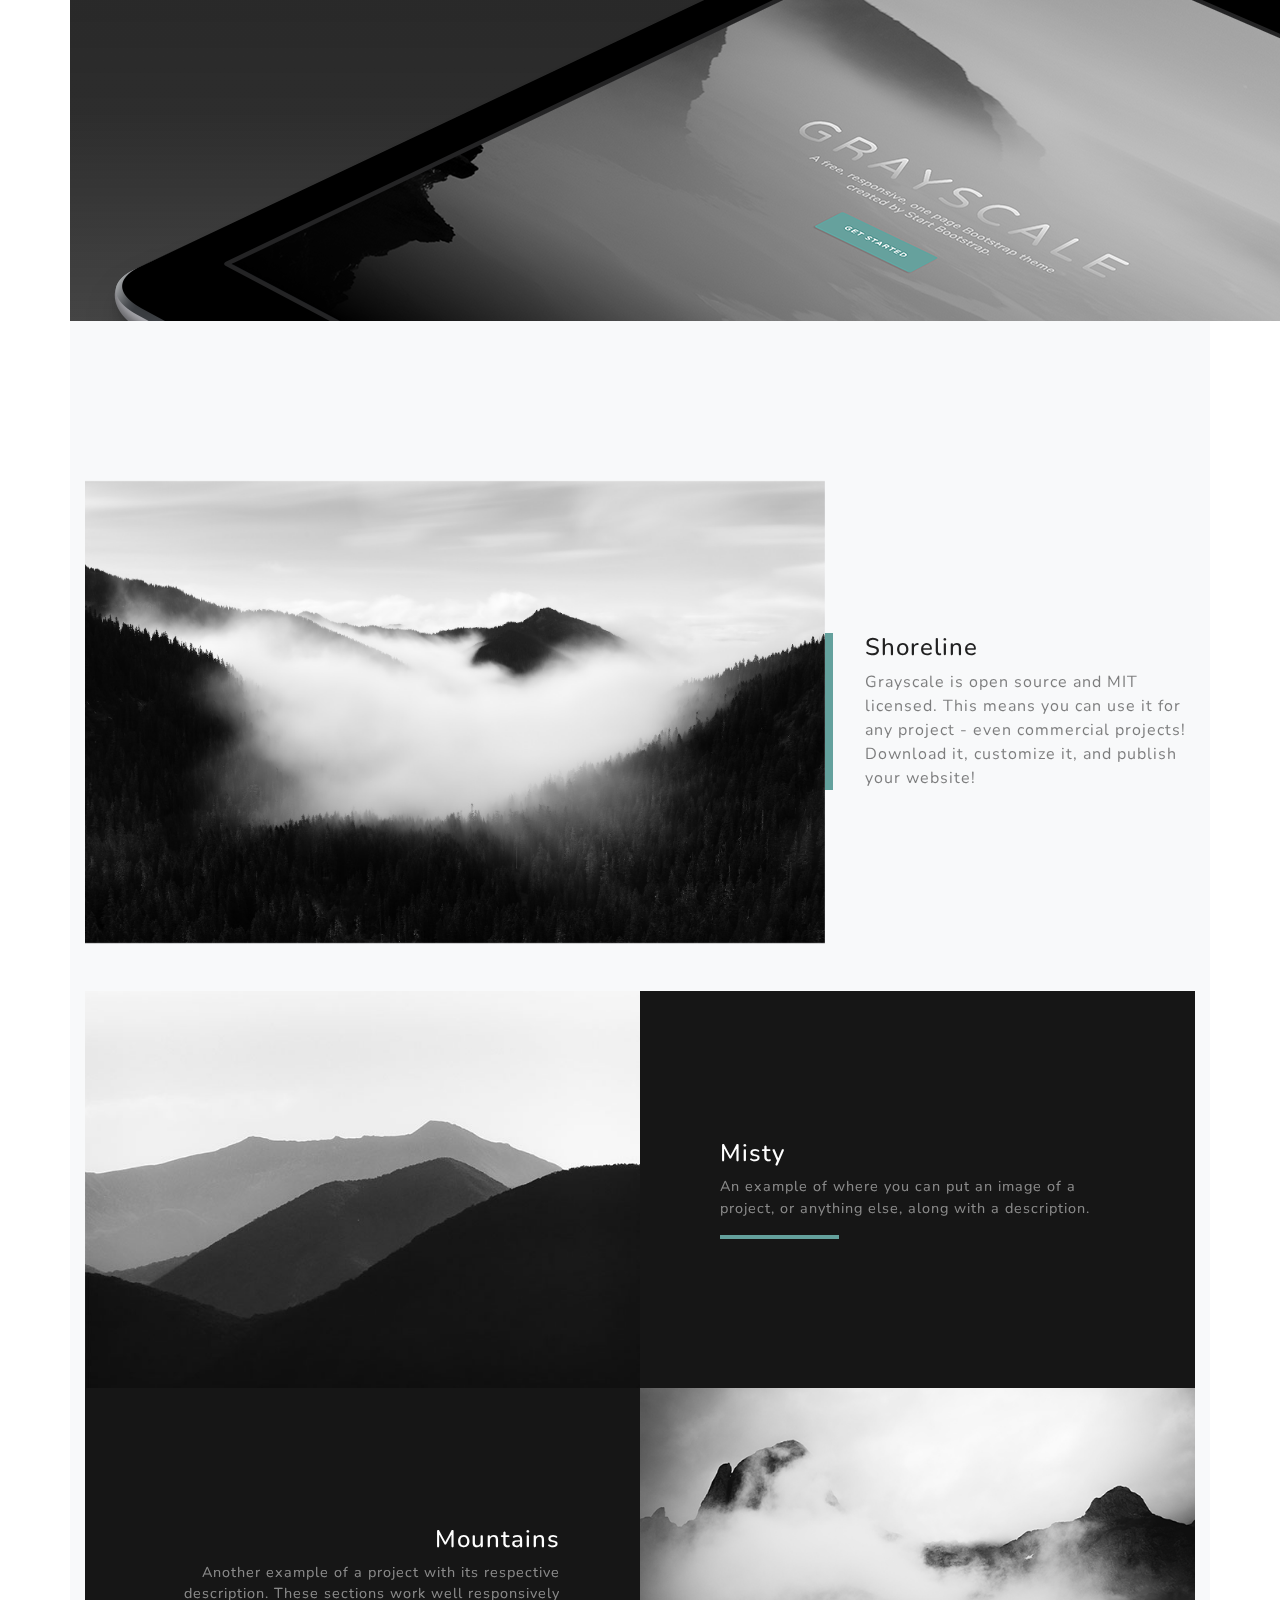
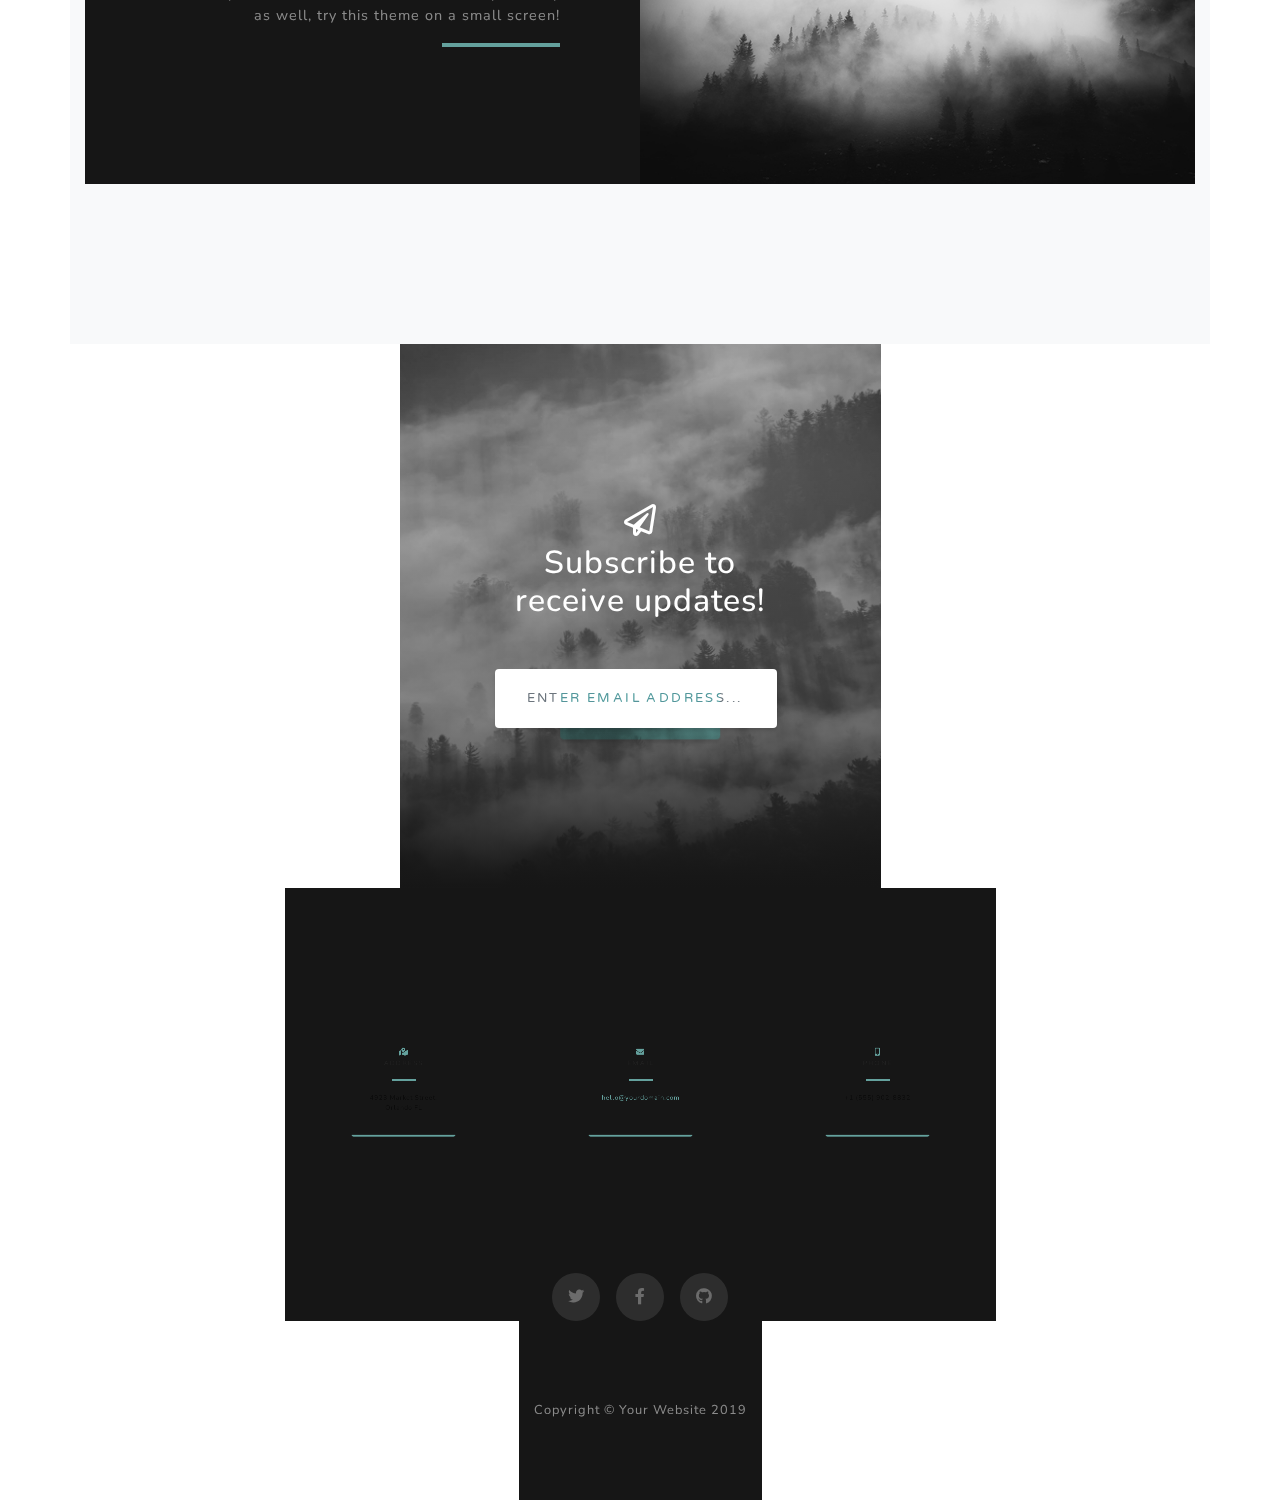
==== new/startbootstrap-grayscale-gh-pages/index.html @ cf6c86fb "Subo todos los archivos" ====
<!DOCTYPE html>
<html lang="en">

<head>

  <meta charset="utf-8">
  <meta name="viewport" content="width=device-width, initial-scale=1, shrink-to-fit=no">
  <meta name="description" content="">
  <meta name="author" content="">

  <title>Portfolio - Ignacio Damilano</title>

  <!-- Bootstrap core CSS -->
  <link href="vendor/bootstrap/css/bootstrap.min.css" rel="stylesheet">

  <!-- Custom fonts for this template -->
  <link href="vendor/fontawesome-free/css/all.min.css" rel="stylesheet">
  <link href="https://fonts.googleapis.com/css?family=Varela+Round" rel="stylesheet">
  <link href="https://fonts.googleapis.com/css?family=Nunito:200,200i,300,300i,400,400i,600,600i,700,700i,800,800i,900,900i" rel="stylesheet">

  <!-- Custom styles for this template -->
  <link href="css/grayscale.css" rel="stylesheet">

</head>

<body id="page-top">

  <!-- Header -->
  <header class="masthead">
    <div class="container d-flex h-100 align-items-center">
      <div class="mx-auto text-center">
        <span class="text-x-left mr-5">x</span><span class="main-text">TE CUENTO ALGO</span><span class="text-x-right ml-5">x</span>
      </div>
    </div>
  </header>

<section class="masthead">
    <div class="container d-flex h-100 align-items-center">
      <div class="mx-auto text-center">
        <span class="text-x-left mr-5">x</span><span class="main-text">ODIO LA PUBLICIDAD</span><span class="text-x-right ml-5">x</span>
      </div>
    </div>
  </section>


<section class="masthead">
    <div class="container d-flex h-100 align-items-center">
      <div class="mx-auto text-center">
        <h1 class="name">
          <span class="copy-wrap">
            Paul DeCotiis
          </span>
        </h1>

        <div class="square"></div>

        <div class="card">
          <div class="card-title-wrap">
            <h1 class="title">
              <span class="copy-wrap">
                Photography
              </span>
            </h1> 
            <button class="btn hide">
              View
            </button>
          </div>
          <div class="card-img"></div>
        </div>

        <h2 class="copyright">
          <span class="copy-wrap">
              20&nbsp;&nbsp;&nbsp;&nbsp;17
          </span>
        </h2>

        </div>
    </div>
  </section>

  <!-- About Section -->
  <section id="about" class="about-section text-center">
    <div class="container">
      <div class="row">
        <div class="col-lg-8 mx-auto">
          <h2 class="text-white mb-4">Built with Bootstrap 4</h2>
          <p class="text-white-50">Grayscale is a free Bootstrap theme created by Start Bootstrap. It can be yours right now, simply download the template on
            <a href="http://startbootstrap.com/template-overviews/grayscale/">the preview page</a>. The theme is open source, and you can use it for any purpose, personal or commercial.</p>
        </div>
      </div>
      <img src="img/ipad.png" class="ipadmg-fluid" alt="">
    </div>
  </section>

  <!-- Projects Section -->
  <section id="projects" class="projects-section bg-light">
    <div class="container">

      <!-- Featured Project Row -->
      <div class="row align-items-center no-gutters mb-4 mb-lg-5">
        <div class="col-xl-8 col-lg-7">
          <img class="img-fluid mb-3 mb-lg-0" src="img/bg-masthead.jpg" alt="">
        </div>
        <div class="col-xl-4 col-lg-5">
          <div class="featured-text text-center text-lg-left">
            <h4>Shoreline</h4>
            <p class="text-black-50 mb-0">Grayscale is open source and MIT licensed. This means you can use it for any project - even commercial projects! Download it, customize it, and publish your website!</p>
          </div>
        </div>
      </div>

      <!-- Project One Row -->
      <div class="row justify-content-center no-gutters mb-5 mb-lg-0">
        <div class="col-lg-6">
          <img class="img-fluid" src="img/demo-image-01.jpg" alt="">
        </div>
        <div class="col-lg-6">
          <div class="bg-black text-center h-100 project">
            <div class="d-flex h-100">
              <div class="project-text w-100 my-auto text-center text-lg-left">
                <h4 class="text-white">Misty</h4>
                <p class="mb-0 text-white-50">An example of where you can put an image of a project, or anything else, along with a description.</p>
                <hr class="d-none d-lg-block mb-0 ml-0">
              </div>
            </div>
          </div>
        </div>
      </div>

      <!-- Project Two Row -->
      <div class="row justify-content-center no-gutters">
        <div class="col-lg-6">
          <img class="img-fluid" src="img/demo-image-02.jpg" alt="">
        </div>
        <div class="col-lg-6 order-lg-first">
          <div class="bg-black text-center h-100 project">
            <div class="d-flex h-100">
              <div class="project-text w-100 my-auto text-center text-lg-right">
                <h4 class="text-white">Mountains</h4>
                <p class="mb-0 text-white-50">Another example of a project with its respective description. These sections work well responsively as well, try this theme on a small screen!</p>
                <hr class="d-none d-lg-block mb-0 mr-0">
              </div>
            </div>
          </div>
        </div>
      </div>

    </div>
  </section>

  <!-- Signup Section -->
  <section id="signup" class="signup-section">
    <div class="container">
      <div class="row">
        <div class="col-md-10 col-lg-8 mx-auto text-center">

          <i class="far fa-paper-plane fa-2x mb-2 text-white"></i>
          <h2 class="text-white mb-5">Subscribe to receive updates!</h2>

          <form class="form-inline d-flex">
            <input type="email" class="form-control flex-fill mr-0 mr-sm-2 mb-3 mb-sm-0" id="inputEmail" placeholder="Enter email address...">
            <button type="submit" class="btn btn-primary mx-auto">Subscribe</button>
          </form>

        </div>
      </div>
    </div>
  </section>

  <!-- Contact Section -->
  <section class="contact-section bg-black">
    <div class="container">

      <div class="row">

        <div class="col-md-4 mb-3 mb-md-0">
          <div class="card py-4 h-100">
            <div class="card-body text-center">
              <i class="fas fa-map-marked-alt text-primary mb-2"></i>
              <h4 class="text-uppercase m-0">Address</h4>
              <hr class="my-4">
              <div class="small text-black-50">4923 Market Street, Orlando FL</div>
            </div>
          </div>
        </div>

        <div class="col-md-4 mb-3 mb-md-0">
          <div class="card py-4 h-100">
            <div class="card-body text-center">
              <i class="fas fa-envelope text-primary mb-2"></i>
              <h4 class="text-uppercase m-0">Email</h4>
              <hr class="my-4">
              <div class="small text-black-50">
                <a href="#">hello@yourdomain.com</a>
              </div>
            </div>
          </div>
        </div>

        <div class="col-md-4 mb-3 mb-md-0">
          <div class="card py-4 h-100">
            <div class="card-body text-center">
              <i class="fas fa-mobile-alt text-primary mb-2"></i>
              <h4 class="text-uppercase m-0">Phone</h4>
              <hr class="my-4">
              <div class="small text-black-50">+1 (555) 902-8832</div>
            </div>
          </div>
        </div>
      </div>

      <div class="social d-flex justify-content-center">
        <a href="#" class="mx-2">
          <i class="fab fa-twitter"></i>
        </a>
        <a href="#" class="mx-2">
          <i class="fab fa-facebook-f"></i>
        </a>
        <a href="#" class="mx-2">
          <i class="fab fa-github"></i>
        </a>
      </div>

    </div>
  </section>

  <!-- Footer -->
  <footer class="bg-black small text-center text-white-50">
    <div class="container">
      Copyright &copy; Your Website 2019
    </div>
  </footer>

  <!-- Bootstrap core JavaScript -->
  <script src="vendor/jquery/jquery.min.js"></script>
  <script src="vendor/bootstrap/js/bootstrap.bundle.min.js"></script>

  <!-- Plugin JavaScript -->
  <script src="vendor/jquery-easing/jquery.easing.min.js"></script>

  <!-- Custom scripts for this template -->
  <script src="js/grayscale.min.js"></script>

</body>

<script type="text/javascript">
  $(function () {
    
  var EASE = Power4.easeOut;
  
  var Engine = {
    ui : {
      initBtn : function() {
        var card = $('.card, .btn');
        var body = $('body');
        var btn = $('.btn');

        card.on('click', function() {

          if (body.hasClass('is-open')) {
            body.removeClass('is-open');
            btn.html('View');
          } else {
              body.addClass('is-open');
              btn.html('close');
            TweenMax.set('.card', {clearProps: 'all'});
          }
        })     
      },
      initHover : function(e) {
        $(document).on( "mousemove", ".card", function(e) {
          if ($('body').hasClass('is-open')) {
            e.preventDefault();
            // $('.card').attr('style', '').children('.card-title-wrap').attr('style', '');
          } else {
            var halfW = (this.clientWidth / 2);
            var halfH = (this.clientHeight / 2);

            var coorX = (halfW - (event.pageX - this.offsetLeft));
            var coorY = (halfH - (event.pageY - this.offsetTop));

            var degX  = ( ( coorY / halfH ) * 10 ) + 'deg'; // max. degree = 10
            var degY  = ( ( coorX / halfW ) * -10 ) + 'deg'; // max. degree = 10

            $(this).css('transform', function() {
              return 'perspective(1600px) translate3d(0, 0px, 0) scale(0.6) rotateX('+ degX +') rotateY('+ degY +')';
            }).children('.card-title-wrap').css( 'transform', function() {
              return 'perspective(1600px) translate3d(0, 0, 200px) rotateX('+ degX +') rotateY('+ degY +')';
            });
          }
        }).on( "mouseout", ".card", function() {
          $(this).removeAttr('style').children('.card-title-wrap').removeAttr('style');
        });
        
        
      }
    }
  };

  Engine.ui.initBtn();
  Engine.ui.initHover();

})
</script>

</html>
---- new/startbootstrap-grayscale-gh-pages/css/grayscale.css ----
/*

    CSS3 Page Transition
    --------------------------------------------------

    Table of Contents
    --------------------------------------------------
    :: 1.0 - #Utilities
    :: 1.1 - #Scaffolding
    :: 1.2 - #Modifiers
    :: 1.3 - #Square
    :: 1.4 - #Button
    :: 1.5 - #Type

*/
* {
  box-sizing: border-box;
}
.sr-only {
  position: absolute;
  width: 1px;
  height: 1px;
  padding: 0;
  margin: -1px;
  overflow: hidden;
  clip: rect(0, 0, 0, 0);
  border: 0;
}
.hide {
  display: none;
}
html,
body {
  height: 100%;
}
body {
  background-color: white;
  margin: 0;
  color: #212121;
  transition: background-color 1s cubic-bezier(0.46, 0.03, 0.52, 0.96);
  transform: perspective(600px);
  font-family: -apple-system, BlinkMacSystemFont, "Segoe UI", Helvetica, Arial, sans-serif, "Apple Color Emoji", "Segoe UI Emoji", "Segoe UI Symbol";
  display: flex;
  flex-direction: column;
  align-items: center;
  justify-content: center;
  will-change: transform;
}
.is-open {
  color: white;
  background-color: #212121;
}
.is-open .square {
  padding: 0;
}
.is-open .card {
  transform: scale(1);
}
.is-open .card:hover {
  mix-blend-mode: normal;
  opacity: 1;
  filter: grayscale(0);
}
.is-open .copy-wrap {
  transform: translate3d(0, -100%, 0);
}
.is-open .title {
  color: white;
  mix-blend-mode: normal;
}
.is-open .btn:hover {
  background-color: #212121;
  color: white;
}
.is-open .btn:hover .btn-icon {
  fill: white;
}
.square {
  cursor: pointer;
  border: solid 0px transparent;
  padding: 120px;
  width: 100%;
  height: 100%;
  transform: translate3d(-50%, -50%, 0);
  position: absolute;
  top: 50%;
  left: 50%;
  background: linear-gradient(230deg, #a24bcf, #4b79cf, #4bc5cf);
  background-clip: content-box;
  background-size: 400% 400%;
  border-color: currentColor;
  animation: partytime 7s cubic-bezier(0.46, 0.03, 0.52, 0.96) infinite;
  transition: padding 1s cubic-bezier(0.215, 0.61, 0.355, 1);
  will-change: transform;
}
@keyframes partytime {
  0% {
    background-position: 83% 0%;
  }
  50% {
    background-position: 18% 100%;
  }
  100% {
    background-position: 83% 0%;
  }
}
.card {
  width: 100%;
  height: 100%;
  background-color: transparent;
  transition: transform 1.25s cubic-bezier(0.215, 0.61, 0.355, 1), box-shadow 1.25s cubic-bezier(0.215, 0.61, 0.355, 1), box-shadow 1.25s cubic-bezier(0.215, 0.61, 0.355, 1), filter 1.25s cubic-bezier(0.215, 0.61, 0.355, 1), opacity 1.25s cubic-bezier(0.215, 0.61, 0.355, 1);
  transform: perspective(1600px) translate3d(0, 0, 0) scale(0.5);
  will-change: transform;
  cursor: pointer;
  display: flex;
  flex-direction: column;
  align-items: center;
  justify-content: center;
  position: relative;
  z-index: 400;
}
.card:hover {
  box-shadow: 0 0 75px rgba(0, 0, 0, 0.2), 0 5px 20px rgba(0, 0, 0, 0.2);
  mix-blend-mode: hard-light;
  filter: grayscale(100%);
  opacity: 0.8;
}
.card-title-wrap {
  transform: perspective(1600px) translate3d(0, 0, 100px);
  position: relative;
  z-index: 200;
  transition: transform 0.25s linear;
}
.card-img {
  position: absolute;
  top: 0;
  left: 0;
  right: 0;
  bottom: 0;
  background-size: cover;
  background-position: 50% 50%;
  background-image: url(https://www.pauldecotiis.com/assets/img/contact/img-1.jpg?ts=1509977393);
  will-change: transform;
  transform: perspective(600px);
  z-index: 100;
}
.btn {
  position: absolute;
  top: 65%;
  left: 50%;
  transform: translate3d(-50%, -50%, 0);
  transition: all 0.25s ease-in-out;
  border: 0;
  background-color: black;
  padding: 12px 24px;
  color: white;
  font-size: 14px;
  text-transform: uppercase;
  letter-spacing: 0.2em;
  mix-blend-mode: overlay;
  box-shadow: 0 0 25px rgba(0, 0, 0, 0.8) 0 4px 12px rgba(0, 0, 0, 0.9);
  will-change: transform;
  cursor: pointer;
  z-index: 900;
  margin-top: 60px;
}
.btn:active,
.btn:focus {
  outline: none;
}
.btn:hover {
  background-color: white;
  mix-blend-mode: normal;
  color: #212121;
}
.btn:hover .btn-icon {
  fill: black;
}
.btn-icon {
  fill: white;
  position: absolute;
  left: 50%;
  top: 50%;
  transform: translate3d(-50%, -50%, 0);
  transition: all 0.25s cubic-bezier(0.46, 0.03, 0.52, 0.96);
}
.title {
  font-size: 120px;
  letter-spacing: 0.1em;
  text-transform: uppercase;
  margin: 0;
  font-weight: 900;
  overflow: hidden;
  color: black;
  mix-blend-mode: overlay;
}
.name,
.copyright {
  text-transform: uppercase;
  color: currentColor;
  position: absolute;
  left: 50%;
  margin: 0;
  padding: 0;
  transition: all 0.5s cubic-bezier(0.46, 0.03, 0.52, 0.96);
  transform: translate3d(-50%, 0, 0);
  overflow: hidden;
  font-size: 16px;
  font-weight: 800;
  letter-spacing: 0.4em;
}
.name {
  top: 53px;
}
.copy-wrap {
  display: block;
  transition: all 0.7s 0s ease-in-out;
  position: relative;
}
.copyright {
  bottom: 20px;
  overflow: hidden;
  height: 72px;
  line-height: 60px;
  position: fixed;
}
.copyright .copy-wrap:before {
  content: "";
  width: 15px;
  height: 2px;
  background-color: currentColor;
  position: absolute;
  left: 50%;
  top: 50%;
  transform: translate3d(-50%, -50%, 0);
}

@font-face {
  font-family: "Minion";
  src: url("../vendor/fontawesome-free/webfonts/minion.otf");
}

#mainNav {
  min-height: 56px;
  background-color: #fff;
}

#mainNav .navbar-toggler {
  font-size: 80%;
  padding: 0.75rem;
  color: #64a19d;
  border: 1px solid #64a19d;
}

#mainNav .navbar-toggler:focus {
  outline: none;
}

#mainNav .navbar-brand {
  color: #161616;
  font-weight: 700;
  padding: .9rem 0;
}

#mainNav .navbar-nav .nav-item:hover {
  color: fade(white, 80%);
  outline: none;
  background-color: transparent;
}

.text-x-left{

}

.text-x-right{

}


.main-text{
  font-size: 35px;
  letter-spacing: 10px;
  font-family: Minion;
}
#mainNav .navbar-nav .nav-item:active, #mainNav .navbar-nav .nav-item:focus {
  outline: none;
  background-color: transparent;
}

@media (min-width: 992px) {
  #mainNav {
    padding-top: 0;
    padding-bottom: 0;
    border-bottom: none;
    background-color: transparent;
    transition: background-color 0.3s ease-in-out;
  }
  #mainNav .navbar-brand {
    padding: .5rem 0;
    color: rgba(255, 255, 255, 0.5);
  }
  #mainNav .nav-link {
    transition: none;
    padding: 2rem 1.5rem;
    color: rgba(255, 255, 255, 0.5);
  }
  #mainNav .nav-link:hover {
    color: rgba(255, 255, 255, 0.75);
  }
  #mainNav .nav-link:active {
    color: white;
  }
  #mainNav.navbar-shrink {
    background-color: #fff;
  }
  #mainNav.navbar-shrink .navbar-brand {
    color: #161616;
  }
  #mainNav.navbar-shrink .nav-link {
    color: #161616;
    padding: 1.5rem 1.5rem 1.25rem;
    border-bottom: 0.25rem solid transparent;
  }
  #mainNav.navbar-shrink .nav-link:hover {
    color: #64a19d;
  }
  #mainNav.navbar-shrink .nav-link:active {
    color: #467370;
  }
  #mainNav.navbar-shrink .nav-link.active {
    color: #64a19d;
    outline: none;
    border-bottom: 0.25rem solid #64a19d;
  }
}

.masthead {
  position: relative;
  width: 100%;
  height: auto;
  min-height: 35rem;
  padding: 15rem 0;
  background-color: #f2f1f1;
  background-position: center;
  background-repeat: no-repeat;
  background-attachment: scroll;
  background-size: cover;
}

.masthead h1 {
  font-family: 'Varela Round';
  font-size: 2.5rem;
  line-height: 2.5rem;
  letter-spacing: 0.8rem;
  background: -webkit-linear-gradient(rgba(255, 255, 255, 0.9), rgba(255, 255, 255, 0));
  -webkit-text-fill-color: transparent;
  -webkit-background-clip: text;
}

.masthead h2 {
  max-width: 20rem;
  font-size: 1rem;
}

@media (min-width: 768px) {
  .masthead h1 {
    font-size: 4rem;
    line-height: 4rem;
  }
}

@media (min-width: 992px) {
  .masthead {
    height: 100vh;
    padding: 0;
  }
  .masthead h1 {
    font-size: 6.5rem;
    line-height: 6.5rem;
    letter-spacing: 0.8rem;
  }
  .masthead h2 {
    max-width: 30rem;
    font-size: 1.25rem;
  }
}

.btn {
  box-shadow: 0 0.1875rem 0.1875rem 0 rgba(0, 0, 0, 0.1) !important;
  padding: 1.25rem 2rem;
  font-family: 'Varela Round';
  font-size: 80%;
  text-transform: uppercase;
  letter-spacing: .15rem;
  border: 0;
}

.btn-primary {
  background-color: #64a19d;
}

.btn-primary:hover {
  background-color: #4f837f;
}

.btn-primary:focus {
  background-color: #4f837f;
  color: white;
}

.btn-primary:active {
  background-color: #467370 !important;
}

.about-section {
  padding-top: 10rem;
  background: linear-gradient(to bottom, #161616 0%, rgba(22, 22, 22, 0.9) 75%, rgba(22, 22, 22, 0.8) 100%);
}

.about-section p {
  margin-bottom: 5rem;
}

.projects-section {
  padding: 10rem 0;
}

.projects-section .featured-text {
  padding: 2rem;
}

@media (min-width: 992px) {
  .projects-section .featured-text {
    padding: 0 0 0 2rem;
    border-left: 0.5rem solid #64a19d;
  }
}

.projects-section .project-text {
  padding: 3rem;
  font-size: 90%;
}

@media (min-width: 992px) {
  .projects-section .project-text {
    padding: 5rem;
  }
  .projects-section .project-text hr {
    border-color: #64a19d;
    border-width: .25rem;
    width: 30%;
  }
}

.signup-section {
  padding: 10rem 0;
  background: linear-gradient(to bottom, rgba(22, 22, 22, 0.1) 0%, rgba(22, 22, 22, 0.5) 75%, #161616 100%), url("../img/bg-signup.jpg");
  background-position: center;
  background-repeat: no-repeat;
  background-attachment: scroll;
  background-size: cover;
}

.signup-section .form-inline input {
  box-shadow: 0 0.1875rem 0.1875rem 0 rgba(0, 0, 0, 0.1) !important;
  padding: 1.25rem 2rem;
  height: auto;
  font-family: 'Varela Round';
  font-size: 80%;
  text-transform: uppercase;
  letter-spacing: 0.15rem;
  border: 0;
}

.contact-section {
  padding: 5rem 0 0;
}

.contact-section .card {
  border: 0;
  border-bottom: 0.25rem solid #64a19d;
}

.contact-section .card h4 {
  font-size: 0.8rem;
  font-family: 'Varela Round';
  text-transform: uppercase;
  letter-spacing: 0.15rem;
}

.contact-section .card hr {
  border-color: #64a19d;
  border-width: 0.25rem;
  width: 3rem;
}

.contact-section .social {
  margin-top: 5rem;
}

.contact-section .social a {
  text-align: center;
  height: 3rem;
  width: 3rem;
  background: rgba(255, 255, 255, 0.1);
  border-radius: 100%;
  line-height: 3rem;
  color: rgba(255, 255, 255, 0.3);
}

.contact-section .social a:hover {
  color: rgba(255, 255, 255, 0.5);
}

.contact-section .social a:active {
  color: #fff;
}

body {
  font-family: 'Nunito';
  letter-spacing: 0.0625em;
}

a {
  color: #64a19d;
}

a:focus, a:hover {
  text-decoration: none;
  color: #3c6360;
}

.bg-black {
  background-color: #161616 !important;
}

.bg-primary {
  background-color: #64a19d !important;
}

.text-primary {
  color: #64a19d !important;
}

footer {
  padding: 5rem 0;
}
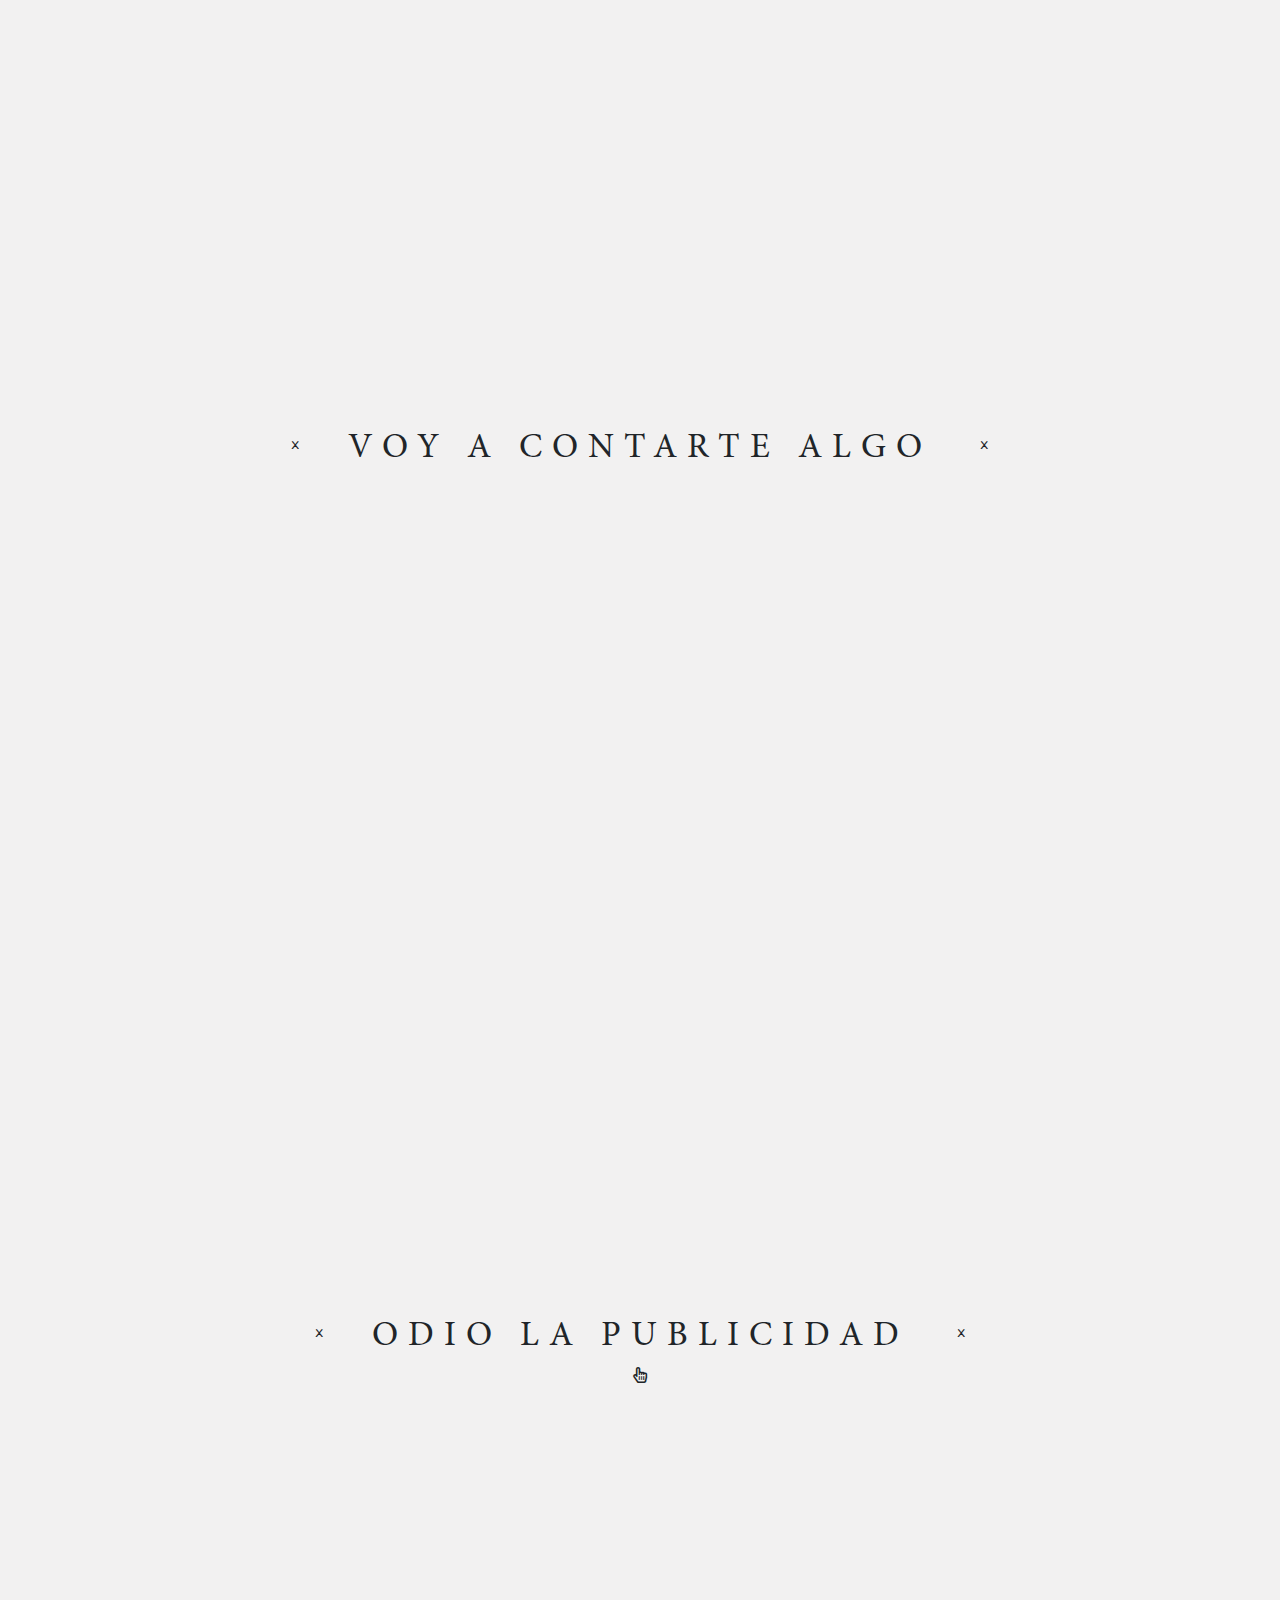
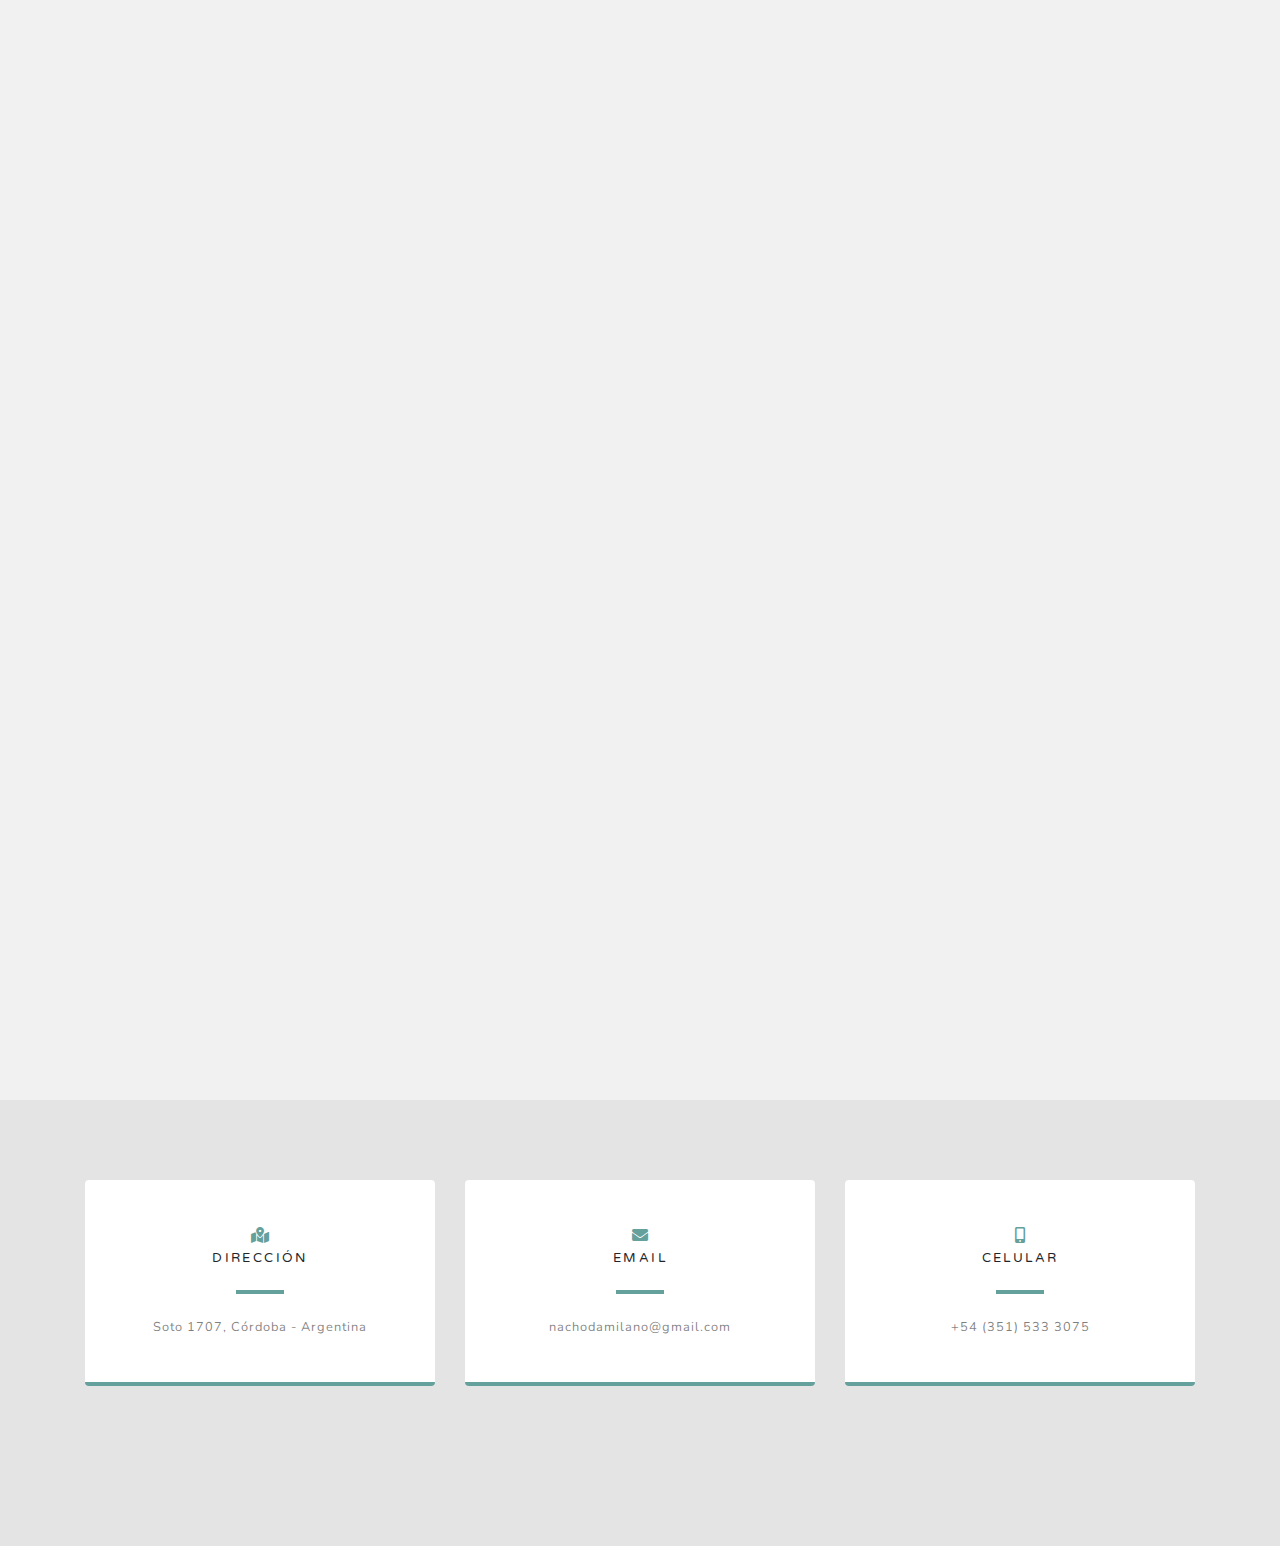
==== commit e82894c8: "Termino estilo y estructura" ====
--- a/new/startbootstrap-grayscale-gh-pages/index.html
+++ b/new/startbootstrap-grayscale-gh-pages/index.html
@@ -12,6 +12,7 @@
 
   <!-- Bootstrap core CSS -->
   <link href="vendor/bootstrap/css/bootstrap.min.css" rel="stylesheet">
+  <link href="./css/animate.css" rel="stylesheet">
 
   <!-- Custom fonts for this template -->
   <link href="vendor/fontawesome-free/css/all.min.css" rel="stylesheet">
@@ -29,144 +30,95 @@
   <header class="masthead">
     <div class="container d-flex h-100 align-items-center">
       <div class="mx-auto text-center">
-        <span class="text-x-left mr-5">x</span><span class="main-text">TE CUENTO ALGO</span><span class="text-x-right ml-5">x</span>
+        <div class="row d-none d-md-flex d-lg-flex">
+          <span class="text-x-left mr-5">x</span><span class="main-text">VOY A CONTARTE ALGO</span><span class="text-x-right ml-5">x</span>
+        </div>
+        <div class="row d-lg-none d-md-none">
+          <span class="text-x-left-mobile mr-3">x</span><span class="main-text-mobile">VOY A CONTARTE ALGO</span><span class="text-x-right-mobile ml-3">x</span>
+        </div>
       </div>
+
     </div>
   </header>
 
 <section class="masthead">
     <div class="container d-flex h-100 align-items-center">
-      <div class="mx-auto text-center">
-        <span class="text-x-left mr-5">x</span><span class="main-text">ODIO LA PUBLICIDAD</span><span class="text-x-right ml-5">x</span>
+       <div class="mx-auto sr-only new-text text-center col-lg-12 col-12">
+          <div class="row d-none d-md-flex d-lg-flex">
+            <span class="text-manifiesto">
+              Sí, odio la publicidad.<br>
+              Creo que es una industria a la que ya no le creo.<br>
+              Porque hablamos mucho sobre ser creativos y poco sobre ser relevantes.<br>
+              Odio la falta de nuevos procesos, la prostitución del arte,<br>
+              el fomento empobrecido y la constante adicción a los clichés. <br>
+              Cuando leas esto probablemente pienses que soy negativo.<br>
+              Yo pienso que con grandes problemas vienen grandes proyectos.<br>
+              Por eso amo aprender. Cambiarlo todo a través del desarrollo.<br>
+              Trabajar por la realidad de una industria. O de una empresa. O de una persona.<br>
+              Amo las ideas que despiertan emociones. Esas que a veces, asustan un poco cuando se hacen.<br>
+              Amo la expresión y que existan voces auténticas diciendo lo que sienten.<br>
+              Amo escribir. Amo observar. Amo crear. Amo pensar.<br>
+              En fin, odio la publicidad, pero amo trabajar en (y por) ella.<br>
+          </span>
+        </div>
+        <div class="row d-lg-none d-md-none">
+          <span class="text-manifiesto-mobile">
+              Sí, odio la publicidad.</br>
+              Creo que es una industria a la que ya no le creo.</br>
+              Porque hablamos mucho sobre ser creativos </br> y poco sobre ser relevantes.</br>
+              Odio la falta de nuevos procesos, </br>la prostitución del arte,
+              el fomento empobrecido y la constante adicción a los clichés. </br>
+              Cuando leas esto probablemente pienses que soy negativo.
+              Yo pienso que con grandes problemas vienen grandes proyectos.</br>  
+              Por eso amo aprender. Cambiarlo todo a través del desarrollo.</br>
+              Trabajar por la realidad de una industria. O de una empresa. O de una persona.</br>
+              Amo las ideas que despiertan emociones. Esas que a veces, asustan un poco cuando se hacen.
+              Amo la expresión y que existan voces auténticas diciendo lo que sienten.</br>
+              Amo escribir. Amo observar. Amo crear.</br> Amo pensar.</br>
+              En fin, odio la publicidad,</br> pero amo trabajar en (y por) ella.
+          </span>
+        </div>
+        <div class="col-lg-12 mt-5">
+          <b><a href="./PortfolioIgnacio.pdf" class="link-port" download="PortfolioIgnacio.pdf" target="_blank">Portfolio </a></b><span class="fa fa-link"></span>
+        </div>
+
+        </div>
+
+    
+
+      <div class="mx-auto text-center div-hate">
+       
+        <div class="animated ">
+          <span class="text-hate row">
+            <div class="row d-none d-md-flex d-lg-flex">
+              <span class="text-x-left mr-5 ">x</span><span class="main-text">ODIO LA PUBLICIDAD</span> <span class="text-x-right ml-5">x</span> 
+            </div>
+            <div class="row d-lg-none d-md-none">
+              <span class="text-x-left-mobile mr-3 ">x</span><span class="main-text-mobile">ODIO LA PUBLICIDAD</span> <span class="text-x-right-mobile ml-3">x</span> 
+            </div>
+          </span>
+        </div>
+
+        <div class="row">
+          <div class="col-lg-12 text-center">
+            <span class="far fa-hand-pointer"></span>
+          </div>
+        </div>
+
       </div>
     </div>
   </section>
 
+  <section class="masthead">
+    <div class="container d-flex h-100 align-items-center">
+       
 
-<section class="masthead">
-    <div class="container d-flex h-100 align-items-center">
-      <div class="mx-auto text-center">
-        <h1 class="name">
-          <span class="copy-wrap">
-            Paul DeCotiis
-          </span>
-        </h1>
-
-        <div class="square"></div>
-
-        <div class="card">
-          <div class="card-title-wrap">
-            <h1 class="title">
-              <span class="copy-wrap">
-                Photography
-              </span>
-            </h1> 
-            <button class="btn hide">
-              View
-            </button>
-          </div>
-          <div class="card-img"></div>
-        </div>
-
-        <h2 class="copyright">
-          <span class="copy-wrap">
-              20&nbsp;&nbsp;&nbsp;&nbsp;17
-          </span>
-        </h2>
-
-        </div>
     </div>
   </section>
 
   <!-- About Section -->
-  <section id="about" class="about-section text-center">
-    <div class="container">
-      <div class="row">
-        <div class="col-lg-8 mx-auto">
-          <h2 class="text-white mb-4">Built with Bootstrap 4</h2>
-          <p class="text-white-50">Grayscale is a free Bootstrap theme created by Start Bootstrap. It can be yours right now, simply download the template on
-            <a href="http://startbootstrap.com/template-overviews/grayscale/">the preview page</a>. The theme is open source, and you can use it for any purpose, personal or commercial.</p>
-        </div>
-      </div>
-      <img src="img/ipad.png" class="ipadmg-fluid" alt="">
-    </div>
-  </section>
-
-  <!-- Projects Section -->
-  <section id="projects" class="projects-section bg-light">
-    <div class="container">
-
-      <!-- Featured Project Row -->
-      <div class="row align-items-center no-gutters mb-4 mb-lg-5">
-        <div class="col-xl-8 col-lg-7">
-          <img class="img-fluid mb-3 mb-lg-0" src="img/bg-masthead.jpg" alt="">
-        </div>
-        <div class="col-xl-4 col-lg-5">
-          <div class="featured-text text-center text-lg-left">
-            <h4>Shoreline</h4>
-            <p class="text-black-50 mb-0">Grayscale is open source and MIT licensed. This means you can use it for any project - even commercial projects! Download it, customize it, and publish your website!</p>
-          </div>
-        </div>
-      </div>
-
-      <!-- Project One Row -->
-      <div class="row justify-content-center no-gutters mb-5 mb-lg-0">
-        <div class="col-lg-6">
-          <img class="img-fluid" src="img/demo-image-01.jpg" alt="">
-        </div>
-        <div class="col-lg-6">
-          <div class="bg-black text-center h-100 project">
-            <div class="d-flex h-100">
-              <div class="project-text w-100 my-auto text-center text-lg-left">
-                <h4 class="text-white">Misty</h4>
-                <p class="mb-0 text-white-50">An example of where you can put an image of a project, or anything else, along with a description.</p>
-                <hr class="d-none d-lg-block mb-0 ml-0">
-              </div>
-            </div>
-          </div>
-        </div>
-      </div>
-
-      <!-- Project Two Row -->
-      <div class="row justify-content-center no-gutters">
-        <div class="col-lg-6">
-          <img class="img-fluid" src="img/demo-image-02.jpg" alt="">
-        </div>
-        <div class="col-lg-6 order-lg-first">
-          <div class="bg-black text-center h-100 project">
-            <div class="d-flex h-100">
-              <div class="project-text w-100 my-auto text-center text-lg-right">
-                <h4 class="text-white">Mountains</h4>
-                <p class="mb-0 text-white-50">Another example of a project with its respective description. These sections work well responsively as well, try this theme on a small screen!</p>
-                <hr class="d-none d-lg-block mb-0 mr-0">
-              </div>
-            </div>
-          </div>
-        </div>
-      </div>
-
-    </div>
-  </section>
-
   <!-- Signup Section -->
-  <section id="signup" class="signup-section">
-    <div class="container">
-      <div class="row">
-        <div class="col-md-10 col-lg-8 mx-auto text-center">
-
-          <i class="far fa-paper-plane fa-2x mb-2 text-white"></i>
-          <h2 class="text-white mb-5">Subscribe to receive updates!</h2>
-
-          <form class="form-inline d-flex">
-            <input type="email" class="form-control flex-fill mr-0 mr-sm-2 mb-3 mb-sm-0" id="inputEmail" placeholder="Enter email address...">
-            <button type="submit" class="btn btn-primary mx-auto">Subscribe</button>
-          </form>
-
-        </div>
-      </div>
-    </div>
-  </section>
-
+ 
   <!-- Contact Section -->
   <section class="contact-section bg-black">
     <div class="container">
@@ -177,9 +129,9 @@
           <div class="card py-4 h-100">
             <div class="card-body text-center">
               <i class="fas fa-map-marked-alt text-primary mb-2"></i>
-              <h4 class="text-uppercase m-0">Address</h4>
+              <h4 class="text-uppercase m-0">Dirección</h4>
               <hr class="my-4">
-              <div class="small text-black-50">4923 Market Street, Orlando FL</div>
+              <div class="small text-black-50">Soto 1707, Córdoba - Argentina</div>
             </div>
           </div>
         </div>
@@ -191,7 +143,7 @@
               <h4 class="text-uppercase m-0">Email</h4>
               <hr class="my-4">
               <div class="small text-black-50">
-                <a href="#">hello@yourdomain.com</a>
+                <a href="#">nachodamilano@gmail.com</a>
               </div>
             </div>
           </div>
@@ -201,25 +153,15 @@
           <div class="card py-4 h-100">
             <div class="card-body text-center">
               <i class="fas fa-mobile-alt text-primary mb-2"></i>
-              <h4 class="text-uppercase m-0">Phone</h4>
+              <h4 class="text-uppercase m-0">Celular</h4>
               <hr class="my-4">
-              <div class="small text-black-50">+1 (555) 902-8832</div>
+              <div class="small text-black-50">+54 (351) 533 3075</div>
             </div>
           </div>
         </div>
       </div>
 
-      <div class="social d-flex justify-content-center">
-        <a href="#" class="mx-2">
-          <i class="fab fa-twitter"></i>
-        </a>
-        <a href="#" class="mx-2">
-          <i class="fab fa-facebook-f"></i>
-        </a>
-        <a href="#" class="mx-2">
-          <i class="fab fa-github"></i>
-        </a>
-      </div>
+  
 
     </div>
   </section>
@@ -227,7 +169,6 @@
   <!-- Footer -->
   <footer class="bg-black small text-center text-white-50">
     <div class="container">
-      Copyright &copy; Your Website 2019
     </div>
   </footer>
 
@@ -237,70 +178,10 @@
 
   <!-- Plugin JavaScript -->
   <script src="vendor/jquery-easing/jquery.easing.min.js"></script>
+  <script src="./js/nacho.js"></script>
 
   <!-- Custom scripts for this template -->
-  <script src="js/grayscale.min.js"></script>
 
 </body>
 
-<script type="text/javascript">
-  $(function () {
-    
-  var EASE = Power4.easeOut;
-  
-  var Engine = {
-    ui : {
-      initBtn : function() {
-        var card = $('.card, .btn');
-        var body = $('body');
-        var btn = $('.btn');
-
-        card.on('click', function() {
-
-          if (body.hasClass('is-open')) {
-            body.removeClass('is-open');
-            btn.html('View');
-          } else {
-              body.addClass('is-open');
-              btn.html('close');
-            TweenMax.set('.card', {clearProps: 'all'});
-          }
-        })     
-      },
-      initHover : function(e) {
-        $(document).on( "mousemove", ".card", function(e) {
-          if ($('body').hasClass('is-open')) {
-            e.preventDefault();
-            // $('.card').attr('style', '').children('.card-title-wrap').attr('style', '');
-          } else {
-            var halfW = (this.clientWidth / 2);
-            var halfH = (this.clientHeight / 2);
-
-            var coorX = (halfW - (event.pageX - this.offsetLeft));
-            var coorY = (halfH - (event.pageY - this.offsetTop));
-
-            var degX  = ( ( coorY / halfH ) * 10 ) + 'deg'; // max. degree = 10
-            var degY  = ( ( coorX / halfW ) * -10 ) + 'deg'; // max. degree = 10
-
-            $(this).css('transform', function() {
-              return 'perspective(1600px) translate3d(0, 0px, 0) scale(0.6) rotateX('+ degX +') rotateY('+ degY +')';
-            }).children('.card-title-wrap').css( 'transform', function() {
-              return 'perspective(1600px) translate3d(0, 0, 200px) rotateX('+ degX +') rotateY('+ degY +')';
-            });
-          }
-        }).on( "mouseout", ".card", function() {
-          $(this).removeAttr('style').children('.card-title-wrap').removeAttr('style');
-        });
-        
-        
-      }
-    }
-  };
-
-  Engine.ui.initBtn();
-  Engine.ui.initHover();
-
-})
-</script>
-
 </html>
--- a/new/startbootstrap-grayscale-gh-pages/css/grayscale.css
+++ b/new/startbootstrap-grayscale-gh-pages/css/grayscale.css
@@ -13,227 +13,7 @@
     :: 1.5 - #Type
 
 */
-* {
-  box-sizing: border-box;
-}
-.sr-only {
-  position: absolute;
-  width: 1px;
-  height: 1px;
-  padding: 0;
-  margin: -1px;
-  overflow: hidden;
-  clip: rect(0, 0, 0, 0);
-  border: 0;
-}
-.hide {
-  display: none;
-}
-html,
-body {
-  height: 100%;
-}
-body {
-  background-color: white;
-  margin: 0;
-  color: #212121;
-  transition: background-color 1s cubic-bezier(0.46, 0.03, 0.52, 0.96);
-  transform: perspective(600px);
-  font-family: -apple-system, BlinkMacSystemFont, "Segoe UI", Helvetica, Arial, sans-serif, "Apple Color Emoji", "Segoe UI Emoji", "Segoe UI Symbol";
-  display: flex;
-  flex-direction: column;
-  align-items: center;
-  justify-content: center;
-  will-change: transform;
-}
-.is-open {
-  color: white;
-  background-color: #212121;
-}
-.is-open .square {
-  padding: 0;
-}
-.is-open .card {
-  transform: scale(1);
-}
-.is-open .card:hover {
-  mix-blend-mode: normal;
-  opacity: 1;
-  filter: grayscale(0);
-}
-.is-open .copy-wrap {
-  transform: translate3d(0, -100%, 0);
-}
-.is-open .title {
-  color: white;
-  mix-blend-mode: normal;
-}
-.is-open .btn:hover {
-  background-color: #212121;
-  color: white;
-}
-.is-open .btn:hover .btn-icon {
-  fill: white;
-}
-.square {
-  cursor: pointer;
-  border: solid 0px transparent;
-  padding: 120px;
-  width: 100%;
-  height: 100%;
-  transform: translate3d(-50%, -50%, 0);
-  position: absolute;
-  top: 50%;
-  left: 50%;
-  background: linear-gradient(230deg, #a24bcf, #4b79cf, #4bc5cf);
-  background-clip: content-box;
-  background-size: 400% 400%;
-  border-color: currentColor;
-  animation: partytime 7s cubic-bezier(0.46, 0.03, 0.52, 0.96) infinite;
-  transition: padding 1s cubic-bezier(0.215, 0.61, 0.355, 1);
-  will-change: transform;
-}
-@keyframes partytime {
-  0% {
-    background-position: 83% 0%;
-  }
-  50% {
-    background-position: 18% 100%;
-  }
-  100% {
-    background-position: 83% 0%;
-  }
-}
-.card {
-  width: 100%;
-  height: 100%;
-  background-color: transparent;
-  transition: transform 1.25s cubic-bezier(0.215, 0.61, 0.355, 1), box-shadow 1.25s cubic-bezier(0.215, 0.61, 0.355, 1), box-shadow 1.25s cubic-bezier(0.215, 0.61, 0.355, 1), filter 1.25s cubic-bezier(0.215, 0.61, 0.355, 1), opacity 1.25s cubic-bezier(0.215, 0.61, 0.355, 1);
-  transform: perspective(1600px) translate3d(0, 0, 0) scale(0.5);
-  will-change: transform;
-  cursor: pointer;
-  display: flex;
-  flex-direction: column;
-  align-items: center;
-  justify-content: center;
-  position: relative;
-  z-index: 400;
-}
-.card:hover {
-  box-shadow: 0 0 75px rgba(0, 0, 0, 0.2), 0 5px 20px rgba(0, 0, 0, 0.2);
-  mix-blend-mode: hard-light;
-  filter: grayscale(100%);
-  opacity: 0.8;
-}
-.card-title-wrap {
-  transform: perspective(1600px) translate3d(0, 0, 100px);
-  position: relative;
-  z-index: 200;
-  transition: transform 0.25s linear;
-}
-.card-img {
-  position: absolute;
-  top: 0;
-  left: 0;
-  right: 0;
-  bottom: 0;
-  background-size: cover;
-  background-position: 50% 50%;
-  background-image: url(https://www.pauldecotiis.com/assets/img/contact/img-1.jpg?ts=1509977393);
-  will-change: transform;
-  transform: perspective(600px);
-  z-index: 100;
-}
-.btn {
-  position: absolute;
-  top: 65%;
-  left: 50%;
-  transform: translate3d(-50%, -50%, 0);
-  transition: all 0.25s ease-in-out;
-  border: 0;
-  background-color: black;
-  padding: 12px 24px;
-  color: white;
-  font-size: 14px;
-  text-transform: uppercase;
-  letter-spacing: 0.2em;
-  mix-blend-mode: overlay;
-  box-shadow: 0 0 25px rgba(0, 0, 0, 0.8) 0 4px 12px rgba(0, 0, 0, 0.9);
-  will-change: transform;
-  cursor: pointer;
-  z-index: 900;
-  margin-top: 60px;
-}
-.btn:active,
-.btn:focus {
-  outline: none;
-}
-.btn:hover {
-  background-color: white;
-  mix-blend-mode: normal;
-  color: #212121;
-}
-.btn:hover .btn-icon {
-  fill: black;
-}
-.btn-icon {
-  fill: white;
-  position: absolute;
-  left: 50%;
-  top: 50%;
-  transform: translate3d(-50%, -50%, 0);
-  transition: all 0.25s cubic-bezier(0.46, 0.03, 0.52, 0.96);
-}
-.title {
-  font-size: 120px;
-  letter-spacing: 0.1em;
-  text-transform: uppercase;
-  margin: 0;
-  font-weight: 900;
-  overflow: hidden;
-  color: black;
-  mix-blend-mode: overlay;
-}
-.name,
-.copyright {
-  text-transform: uppercase;
-  color: currentColor;
-  position: absolute;
-  left: 50%;
-  margin: 0;
-  padding: 0;
-  transition: all 0.5s cubic-bezier(0.46, 0.03, 0.52, 0.96);
-  transform: translate3d(-50%, 0, 0);
-  overflow: hidden;
-  font-size: 16px;
-  font-weight: 800;
-  letter-spacing: 0.4em;
-}
-.name {
-  top: 53px;
-}
-.copy-wrap {
-  display: block;
-  transition: all 0.7s 0s ease-in-out;
-  position: relative;
-}
-.copyright {
-  bottom: 20px;
-  overflow: hidden;
-  height: 72px;
-  line-height: 60px;
-  position: fixed;
-}
-.copyright .copy-wrap:before {
-  content: "";
-  width: 15px;
-  height: 2px;
-  background-color: currentColor;
-  position: absolute;
-  left: 50%;
-  top: 50%;
-  transform: translate3d(-50%, -50%, 0);
-}
+
 
 @font-face {
   font-family: "Minion";
@@ -256,6 +36,19 @@
   outline: none;
 }
 
+.link-unstyled{
+  text-decoration: none;
+
+}
+
+.link-port{
+  color: black !important;  
+}
+.new-text{
+  font-size: 24px;
+  font-family: "Minion";
+  letter-spacing: 2px;
+}
 #mainNav .navbar-brand {
   color: #161616;
   font-weight: 700;
@@ -269,10 +62,11 @@
 }
 
 .text-x-left{
-
+  margin-top: 8px;
 }
 
 .text-x-right{
+  margin-top: 8px;
 
 }
 
@@ -282,6 +76,29 @@
   letter-spacing: 10px;
   font-family: Minion;
 }
+
+.main-text-mobile{
+  font-size: 17px;
+  letter-spacing: 4px;
+  font-family: Minion;
+}
+
+
+.text-x-left-mobile{
+  margin-bottom: 0px;
+  font-size: 12px;
+}
+
+.text-x-right-mobile{
+  margin-top: 0px;
+  font-size: 12px;
+
+}
+
+.text-manifiesto-mobile{
+  font-size: 13px;
+}
+
 #mainNav .navbar-nav .nav-item:active, #mainNav .navbar-nav .nav-item:focus {
   outline: none;
   background-color: transparent;
@@ -522,7 +339,7 @@
 }
 
 a {
-  color: #64a19d;
+  color: inherit;
 }
 
 a:focus, a:hover {
@@ -531,7 +348,7 @@
 }
 
 .bg-black {
-  background-color: #161616 !important;
+  background-color: #e4e4e4 !important;
 }
 
 .bg-primary {
